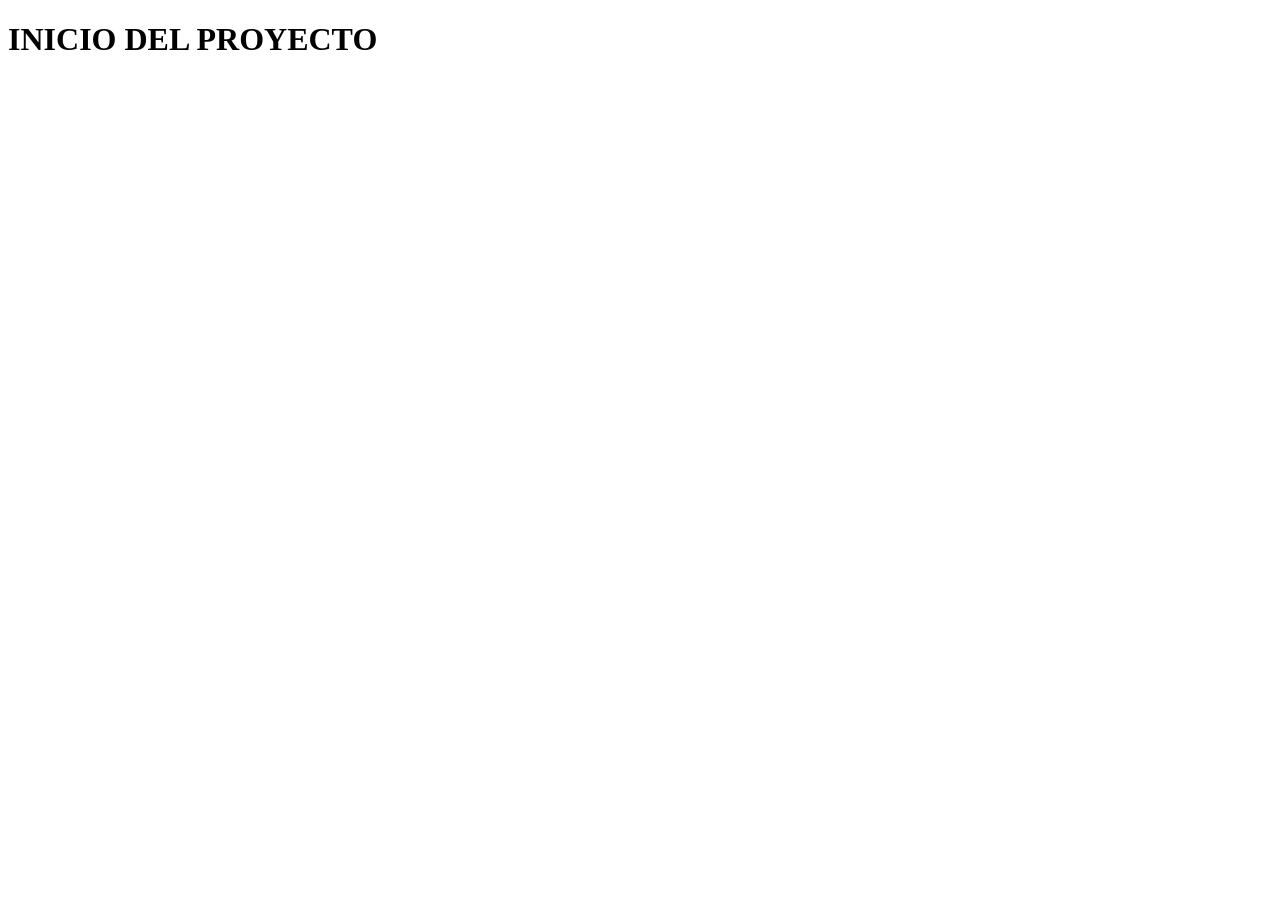
==== index.html @ a58d9c7d "chore: ⚙️ setup inicial del proyecto" ====
<!doctype html>
<html lang="en">
  <head>
    <meta charset="UTF-8" />
    <meta name="viewport" content="width=device-width, initial-scale=1.0" />
    <title>Document</title>
  </head>
  <body>
    <h1>INICIO DEL PROYECTO</h1>
  </body>
</html>
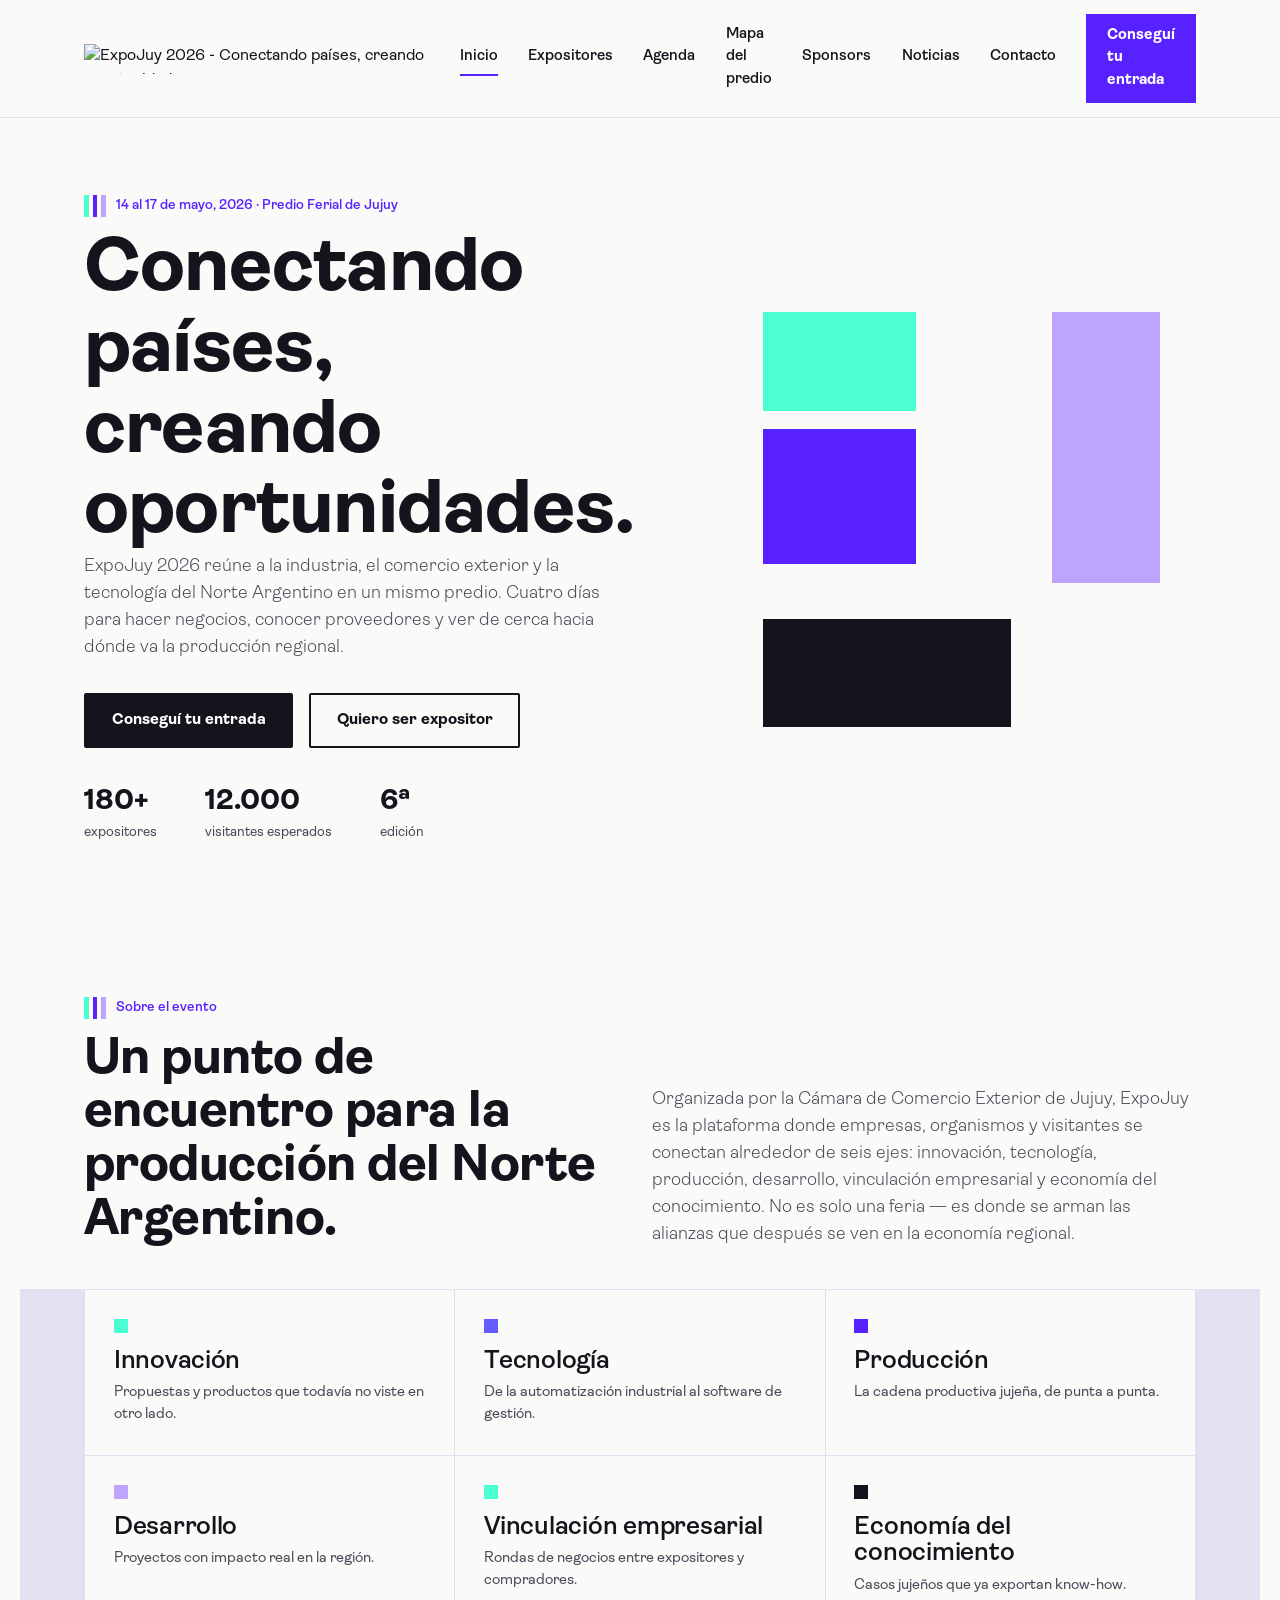
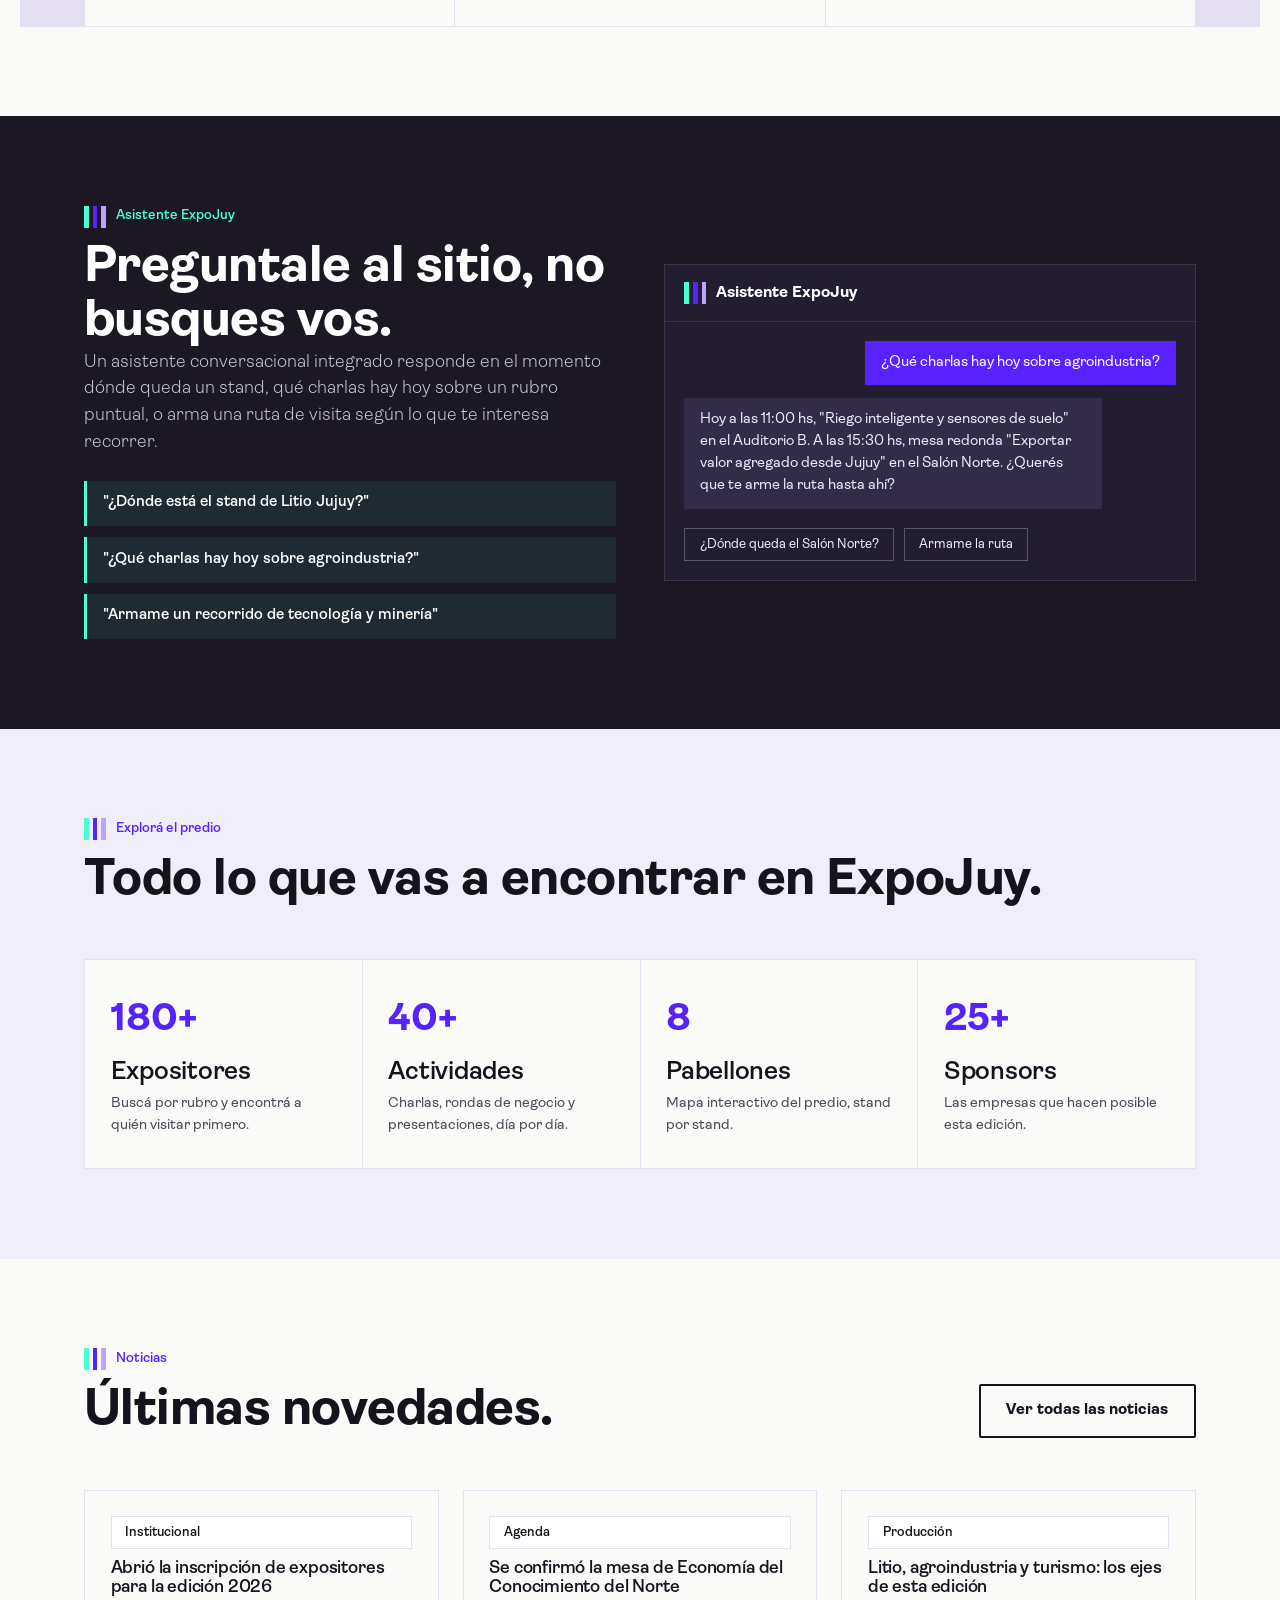
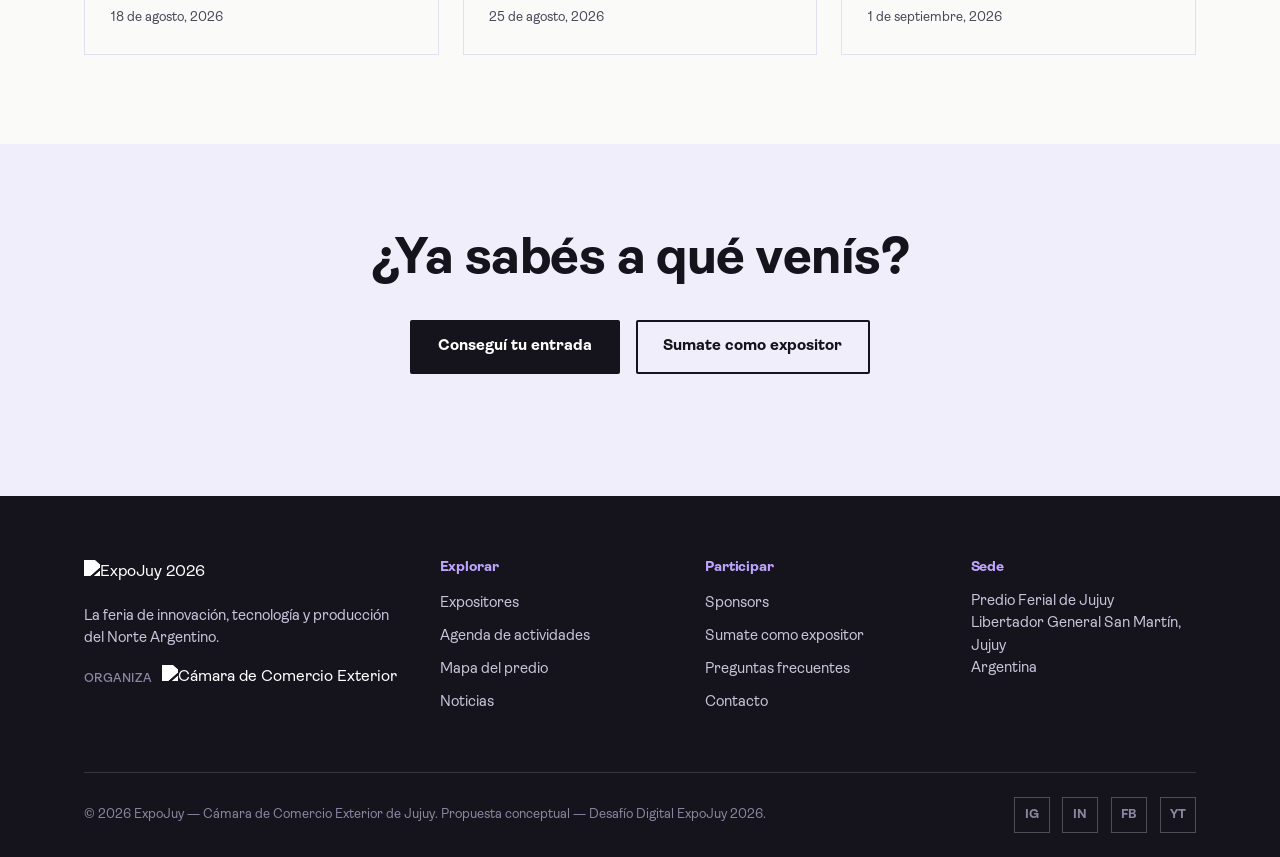
==== commit 078ddcbe: "feat: ✨ agrega estilos y interactividad" ====
--- a/index.html
+++ b/index.html
@@ -1,11 +1,356 @@
 <!doctype html>
-<html lang="en">
+<html lang="es">
   <head>
     <meta charset="UTF-8" />
     <meta name="viewport" content="width=device-width, initial-scale=1.0" />
-    <title>Document</title>
+    <title>Inicio · ExpoJuy 2026</title>
+    <meta
+      name="description"
+      content="ExpoJuy 2026 — Feria de innovación, tecnología y producción del Norte Argentino."
+    />
+    <link rel="icon" href="assets/img/logo-iso.png" type="image/png" />
+    <link rel="stylesheet" href="css/style.css" />
   </head>
   <body>
-    <h1>INICIO DEL PROYECTO</h1>
+    <a class="skip-link" href="#main">Saltar al contenido</a>
+    <header class="site-header">
+      <div class="header-row">
+        <a
+          class="logo-link"
+          href="index.html"
+          aria-label="ExpoJuy 2026 - Inicio"
+        >
+          <img
+            src="assets/img/logo-horizontal.png"
+            alt="ExpoJuy 2026 - Conectando países, creando oportunidades"
+          />
+        </a>
+        <nav class="main-nav" id="main-nav">
+          <a href="index.html" aria-current="page">Inicio</a
+          ><a href="expositores.html">Expositores</a
+          ><a href="agenda.html">Agenda</a
+          ><a href="mapa.html">Mapa del predio</a
+          ><a href="sponsors.html">Sponsors</a
+          ><a href="noticias.html">Noticias</a
+          ><a href="contacto.html">Contacto</a>
+          <a class="nav-cta" href="contacto.html#entradas"
+            >Conseguí tu entrada</a
+          >
+        </nav>
+        <button
+          class="nav-toggle"
+          id="nav-toggle"
+          aria-label="Abrir menú"
+          aria-expanded="false"
+          aria-controls="main-nav"
+        >
+          <span></span>
+        </button>
+      </div>
+    </header>
+    <main id="main">
+      <section class="hero">
+        <div class="container hero-grid">
+          <div class="hero-copy">
+            <div class="eyebrow">
+              <span class="blockmark"
+                ><span></span><span></span><span></span
+              ></span>
+              14 al 17 de mayo, 2026 · Predio Ferial de Jujuy
+            </div>
+            <h1>Conectando países,<br />creando oportunidades.</h1>
+            <p class="lede">
+              ExpoJuy 2026 reúne a la industria, el comercio exterior y la
+              tecnología del Norte Argentino en un mismo predio. Cuatro días
+              para hacer negocios, conocer proveedores y ver de cerca hacia
+              dónde va la producción regional.
+            </p>
+            <div class="hero-actions">
+              <a class="btn btn-primary" href="contacto.html#entradas"
+                >Conseguí tu entrada</a
+              >
+              <a class="btn btn-ghost" href="contacto.html#expositor"
+                >Quiero ser expositor</a
+              >
+            </div>
+            <div class="hero-stats">
+              <div><strong>180+</strong><span>expositores</span></div>
+              <div>
+                <strong>12.000</strong><span>visitantes esperados</span>
+              </div>
+              <div><strong>6ª</strong><span>edición</span></div>
+            </div>
+          </div>
+          <div class="hero-art" aria-hidden="true">
+            <div class="art-block b-mint"></div>
+            <div class="art-block b-violet"></div>
+            <div class="art-block b-lavender"></div>
+            <div class="art-block b-ink"></div>
+          </div>
+        </div>
+      </section>
+
+      <section class="section" id="sobre">
+        <div class="container about-grid">
+          <div>
+            <div class="eyebrow">
+              <span class="blockmark"
+                ><span></span><span></span><span></span
+              ></span>
+              Sobre el evento
+            </div>
+            <h2>
+              Un punto de encuentro para la producción del Norte Argentino.
+            </h2>
+          </div>
+          <p class="lede">
+            Organizada por la Cámara de Comercio Exterior de Jujuy, ExpoJuy es
+            la plataforma donde empresas, organismos y visitantes se conectan
+            alrededor de seis ejes: innovación, tecnología, producción,
+            desarrollo, vinculación empresarial y economía del conocimiento. No
+            es solo una feria — es donde se arman las alianzas que después se
+            ven en la economía regional.
+          </p>
+        </div>
+        <div class="container values-grid">
+          <div class="value-card">
+            <span class="v-dot" style="background: var(--mint)"></span>
+            <h3>Innovación</h3>
+            <p>Propuestas y productos que todavía no viste en otro lado.</p>
+          </div>
+          <div class="value-card">
+            <span class="v-dot" style="background: var(--blue)"></span>
+            <h3>Tecnología</h3>
+            <p>De la automatización industrial al software de gestión.</p>
+          </div>
+          <div class="value-card">
+            <span class="v-dot" style="background: var(--violet)"></span>
+            <h3>Producción</h3>
+            <p>La cadena productiva jujeña, de punta a punta.</p>
+          </div>
+          <div class="value-card">
+            <span class="v-dot" style="background: var(--lavender)"></span>
+            <h3>Desarrollo</h3>
+            <p>Proyectos con impacto real en la región.</p>
+          </div>
+          <div class="value-card">
+            <span class="v-dot" style="background: var(--mint)"></span>
+            <h3>Vinculación empresarial</h3>
+            <p>Rondas de negocios entre expositores y compradores.</p>
+          </div>
+          <div class="value-card">
+            <span class="v-dot" style="background: var(--ink)"></span>
+            <h3>Economía del conocimiento</h3>
+            <p>Casos jujeños que ya exportan know-how.</p>
+          </div>
+        </div>
+      </section>
+
+      <section class="section section-dark">
+        <div class="container assistant-grid">
+          <div>
+            <div class="eyebrow" style="color: var(--mint)">
+              <span class="blockmark"
+                ><span></span><span></span><span></span
+              ></span>
+              Asistente ExpoJuy
+            </div>
+            <h2>Preguntale al sitio, no busques vos.</h2>
+            <p class="lede" style="color: #c9c4da">
+              Un asistente conversacional integrado responde en el momento dónde
+              queda un stand, qué charlas hay hoy sobre un rubro puntual, o arma
+              una ruta de visita según lo que te interesa recorrer.
+            </p>
+            <ul class="assistant-list">
+              <li>"¿Dónde está el stand de Litio Jujuy?"</li>
+              <li>"¿Qué charlas hay hoy sobre agroindustria?"</li>
+              <li>"Armame un recorrido de tecnología y minería"</li>
+            </ul>
+          </div>
+          <div class="chat-mock" aria-hidden="true">
+            <div class="chat-head">
+              <span class="blockmark"
+                ><span></span><span></span><span></span
+              ></span>
+              Asistente ExpoJuy
+            </div>
+            <div class="chat-body" id="chatBody">
+              <div class="msg msg-user">
+                ¿Qué charlas hay hoy sobre agroindustria?
+              </div>
+              <div class="msg msg-bot">
+                Hoy a las 11:00 hs, "Riego inteligente y sensores de suelo" en
+                el Auditorio B. A las 15:30 hs, mesa redonda "Exportar valor
+                agregado desde Jujuy" en el Salón Norte. ¿Querés que te arme la
+                ruta hasta ahí?
+              </div>
+            </div>
+            <div class="chat-suggestions">
+              <button data-q="mapa">¿Dónde queda el Salón Norte?</button>
+              <button data-q="ruta">Armame la ruta</button>
+            </div>
+          </div>
+        </div>
+      </section>
+
+      <section class="section section-tint">
+        <div class="container">
+          <div class="section-head">
+            <div>
+              <div class="eyebrow">
+                <span class="blockmark"
+                  ><span></span><span></span><span></span
+                ></span>
+                Explorá el predio
+              </div>
+              <h2>Todo lo que vas a encontrar en ExpoJuy.</h2>
+            </div>
+          </div>
+          <div class="preview-grid">
+            <a class="preview-card" href="expositores.html">
+              <span class="preview-num">180+</span>
+              <h3>Expositores</h3>
+              <p>Buscá por rubro y encontrá a quién visitar primero.</p>
+            </a>
+            <a class="preview-card" href="agenda.html">
+              <span class="preview-num">40+</span>
+              <h3>Actividades</h3>
+              <p>Charlas, rondas de negocio y presentaciones, día por día.</p>
+            </a>
+            <a class="preview-card" href="mapa.html">
+              <span class="preview-num">8</span>
+              <h3>Pabellones</h3>
+              <p>Mapa interactivo del predio, stand por stand.</p>
+            </a>
+            <a class="preview-card" href="sponsors.html">
+              <span class="preview-num">25+</span>
+              <h3>Sponsors</h3>
+              <p>Las empresas que hacen posible esta edición.</p>
+            </a>
+          </div>
+        </div>
+      </section>
+
+      <section class="section">
+        <div class="container">
+          <div class="section-head">
+            <div>
+              <div class="eyebrow">
+                <span class="blockmark"
+                  ><span></span><span></span><span></span
+                ></span>
+                Noticias
+              </div>
+              <h2>Últimas novedades.</h2>
+            </div>
+            <a class="btn btn-ghost" href="noticias.html"
+              >Ver todas las noticias</a
+            >
+          </div>
+          <div class="news-grid">
+            <a class="news-card" href="noticias.html">
+              <span class="chip">Institucional</span>
+              <h3>Abrió la inscripción de expositores para la edición 2026</h3>
+              <span class="news-date">18 de agosto, 2026</span>
+            </a>
+            <a class="news-card" href="noticias.html">
+              <span class="chip">Agenda</span>
+              <h3>
+                Se confirmó la mesa de Economía del Conocimiento del Norte
+              </h3>
+              <span class="news-date">25 de agosto, 2026</span>
+            </a>
+            <a class="news-card" href="noticias.html">
+              <span class="chip">Producción</span>
+              <h3>Litio, agroindustria y turismo: los ejes de esta edición</h3>
+              <span class="news-date">1 de septiembre, 2026</span>
+            </a>
+          </div>
+        </div>
+      </section>
+
+      <section class="section section-tint cta-band">
+        <div class="container cta-band-inner">
+          <h2>¿Ya sabés a qué venís?</h2>
+          <div class="hero-actions">
+            <a class="btn btn-primary" href="contacto.html#entradas"
+              >Conseguí tu entrada</a
+            >
+            <a class="btn btn-ghost" href="contacto.html#expositor"
+              >Sumate como expositor</a
+            >
+          </div>
+        </div>
+      </section>
+    </main>
+    <footer class="site-footer">
+      <div class="container">
+        <div class="footer-grid">
+          <div>
+            <img
+              src="assets/img/logo-horizontal.png"
+              alt="ExpoJuy 2026"
+              style="
+                height: 30px;
+                filter: brightness(0) invert(1);
+                margin-bottom: 1rem;
+              "
+            />
+            <p>
+              La feria de innovación, tecnología y producción del Norte
+              Argentino.
+            </p>
+            <div class="organiza-row">
+              <span>Organiza</span>
+              <img
+                src="assets/img/logo-camcomext.png"
+                alt="Cámara de Comercio Exterior de Jujuy"
+                style="height: 28px; filter: brightness(0) invert(1)"
+              />
+            </div>
+          </div>
+          <div>
+            <h4>Explorar</h4>
+            <ul>
+              <li><a href="expositores.html">Expositores</a></li>
+              <li><a href="agenda.html">Agenda de actividades</a></li>
+              <li><a href="mapa.html">Mapa del predio</a></li>
+              <li><a href="noticias.html">Noticias</a></li>
+            </ul>
+          </div>
+          <div>
+            <h4>Participar</h4>
+            <ul>
+              <li><a href="sponsors.html">Sponsors</a></li>
+              <li>
+                <a href="contacto.html#expositor">Sumate como expositor</a>
+              </li>
+              <li><a href="contacto.html#faq">Preguntas frecuentes</a></li>
+              <li><a href="contacto.html">Contacto</a></li>
+            </ul>
+          </div>
+          <div>
+            <h4>Sede</h4>
+            <p>
+              Predio Ferial de Jujuy<br />Libertador General San Martín,
+              Jujuy<br />Argentina
+            </p>
+          </div>
+        </div>
+        <div class="footer-bottom">
+          <span
+            >© 2026 ExpoJuy — Cámara de Comercio Exterior de Jujuy. Propuesta
+            conceptual — Desafío Digital ExpoJuy 2026.</span
+          >
+          <div class="social-row">
+            <a href="#" aria-label="Instagram">IG</a>
+            <a href="#" aria-label="LinkedIn">IN</a>
+            <a href="#" aria-label="Facebook">FB</a>
+            <a href="#" aria-label="YouTube">YT</a>
+          </div>
+        </div>
+      </div>
+    </footer>
+    <script src="js/main.js"></script>
   </body>
 </html>
--- a/css/style.css
+++ b/css/style.css
@@ -0,0 +1,1166 @@
+@font-face {
+  font-family: "Ambit";
+  src: url("../assets/fonts/Ambit-Light.otf") format("opentype");
+  font-weight: 300;
+  font-display: swap;
+}
+@font-face {
+  font-family: "Ambit";
+  src: url("../assets/fonts/Ambit-Regular.otf") format("opentype");
+  font-weight: 400;
+  font-display: swap;
+}
+@font-face {
+  font-family: "Ambit";
+  src: url("../assets/fonts/Ambit-SemiBold.otf") format("opentype");
+  font-weight: 600;
+  font-display: swap;
+}
+@font-face {
+  font-family: "Ambit";
+  src: url("../assets/fonts/Ambit-Bold.otf") format("opentype");
+  font-weight: 700;
+  font-display: swap;
+}
+
+:root {
+  /* Paleta institucional extraída del isologotipo oficial */
+  --mint: #4bffd2;
+  --blue: #635cff;
+  --violet: #5821ff;
+  --lavender: #bfa4ff;
+  --camcomext-red: #c1001f;
+
+  --ink: #15131c;
+  --ink-soft: #4a4757;
+  --paper: #fafaf9;
+  --surface: #f1eefb;
+  --surface-dark: #1b1824;
+  --line: #e4e0f2;
+
+  --radius: 2px;
+  --gap: clamp(1rem, 2vw, 2rem);
+  --container: 1240px;
+  --edge: clamp(1.25rem, 5vw, 4rem);
+
+  --ease: cubic-bezier(0.16, 0.84, 0.44, 1);
+}
+
+* {
+  box-sizing: border-box;
+}
+html {
+  scroll-behavior: smooth;
+}
+body {
+  margin: 0;
+  font-family:
+    "Ambit",
+    -apple-system,
+    sans-serif;
+  color: var(--ink);
+  background: var(--paper);
+  font-weight: 400;
+  line-height: 1.5;
+  -webkit-font-smoothing: antialiased;
+}
+img {
+  max-width: 100%;
+  display: block;
+}
+a {
+  color: inherit;
+  text-decoration: none;
+}
+ul {
+  margin: 0;
+  padding: 0;
+  list-style: none;
+}
+button {
+  font-family: inherit;
+  cursor: pointer;
+}
+
+.container {
+  max-width: var(--container);
+  margin: 0 auto;
+  padding: 0 var(--edge);
+}
+
+h1,
+h2,
+h3,
+h4 {
+  font-weight: 700;
+  line-height: 1.05;
+  margin: 0;
+  letter-spacing: -0.01em;
+}
+h1 {
+  font-size: clamp(2.6rem, 6vw, 5.2rem);
+}
+h2 {
+  font-size: clamp(2rem, 4vw, 3.2rem);
+}
+h3 {
+  font-size: clamp(1.3rem, 2vw, 1.7rem);
+  font-weight: 600;
+}
+p {
+  margin: 0;
+  color: var(--ink-soft);
+}
+.lede {
+  font-size: clamp(1.05rem, 1.4vw, 1.3rem);
+  font-weight: 300;
+  color: var(--ink-soft);
+  max-width: 46ch;
+}
+
+.blockmark {
+  display: inline-flex;
+  gap: 4px;
+  width: 22px;
+  height: 22px;
+}
+.blockmark span {
+  flex: 1;
+}
+.blockmark span:nth-child(1) {
+  background: var(--mint);
+}
+.blockmark span:nth-child(2) {
+  background: var(--violet);
+}
+.blockmark span:nth-child(3) {
+  background: var(--lavender);
+}
+
+/* --- Header --- */
+.site-header {
+  position: sticky;
+  top: 0;
+  z-index: 100;
+  background: rgba(250, 250, 249, 0.9);
+  backdrop-filter: blur(10px);
+  border-bottom: 1px solid var(--line);
+}
+.header-row {
+  display: flex;
+  align-items: center;
+  justify-content: space-between;
+  padding: 0.9rem var(--edge);
+  max-width: var(--container);
+  margin: 0 auto;
+}
+.logo-link img {
+  height: 30px;
+  width: auto;
+  display: block;
+}
+.main-nav {
+  display: flex;
+  gap: 1.9rem;
+  align-items: center;
+}
+.main-nav a {
+  font-size: 0.94rem;
+  font-weight: 600;
+  color: var(--ink);
+  padding: 0.3rem 0;
+  border-bottom: 2px solid transparent;
+  transition: border-color 0.2s var(--ease);
+}
+.main-nav a:hover,
+.main-nav a[aria-current="page"] {
+  border-color: var(--violet);
+}
+.nav-cta {
+  background: var(--violet);
+  color: #fff !important;
+  padding: 0.65rem 1.3rem !important;
+  border: none !important;
+  font-weight: 700 !important;
+}
+.nav-cta:hover {
+  background: var(--ink);
+  border-color: transparent !important;
+}
+.nav-toggle {
+  display: none;
+}
+
+@media (max-width: 860px) {
+  .main-nav {
+    display: none;
+    position: fixed;
+    inset: 64px 0 0 0;
+    background: var(--paper);
+    flex-direction: column;
+    align-items: flex-start;
+    gap: 0;
+    padding: 1rem var(--edge);
+    overflow-y: auto;
+  }
+  .main-nav.open {
+    display: flex;
+  }
+  .main-nav a {
+    width: 100%;
+    padding: 0.9rem 0;
+    border-bottom: 1px solid var(--line);
+  }
+  .nav-toggle {
+    display: block;
+    background: none;
+    border: 2px solid var(--ink);
+    width: 40px;
+    height: 40px;
+    position: relative;
+  }
+  .nav-toggle span,
+  .nav-toggle::before,
+  .nav-toggle::after {
+    content: "";
+    position: absolute;
+    left: 9px;
+    right: 9px;
+    height: 2px;
+    background: var(--ink);
+  }
+  .nav-toggle::before {
+    top: 13px;
+  }
+  .nav-toggle span {
+    top: 19px;
+    position: absolute;
+  }
+  .nav-toggle::after {
+    top: 25px;
+  }
+}
+
+/* --- Botones --- */
+.btn {
+  display: inline-flex;
+  align-items: center;
+  gap: 0.5rem;
+  padding: 0.85rem 1.6rem;
+  font-weight: 700;
+  font-size: 0.98rem;
+  border: 2px solid var(--ink);
+  border-radius: var(--radius);
+  transition:
+    transform 0.18s var(--ease),
+    background 0.18s var(--ease),
+    color 0.18s var(--ease);
+}
+.btn-primary {
+  background: var(--ink);
+  color: #fff;
+}
+.btn-primary:hover {
+  background: var(--violet);
+  border-color: var(--violet);
+  transform: translateY(-2px);
+}
+.btn-ghost {
+  background: transparent;
+  color: var(--ink);
+}
+.btn-ghost:hover {
+  background: var(--ink);
+  color: #fff;
+  transform: translateY(-2px);
+}
+
+/* --- Secciones / util --- */
+.section {
+  padding: clamp(3rem, 7vw, 6.5rem) 0;
+}
+.section-dark {
+  background: var(--surface-dark);
+  color: #fff;
+}
+.section-dark p {
+  color: #c9c4da;
+}
+.section-tint {
+  background: var(--surface);
+}
+.eyebrow {
+  display: flex;
+  align-items: center;
+  gap: 0.6rem;
+  font-weight: 600;
+  font-size: 0.85rem;
+  color: var(--violet);
+  margin-bottom: 0.9rem;
+}
+.section-head {
+  display: flex;
+  justify-content: space-between;
+  align-items: flex-end;
+  gap: 2rem;
+  margin-bottom: clamp(2rem, 4vw, 3.2rem);
+  flex-wrap: wrap;
+}
+
+/* --- Footer --- */
+.site-footer {
+  background: var(--ink);
+  color: #fff;
+  padding: 4rem 0 1.5rem;
+}
+.footer-grid {
+  display: grid;
+  grid-template-columns: 1.4fr repeat(3, 1fr);
+  gap: 2.5rem;
+  padding-bottom: 3rem;
+  border-bottom: 1px solid rgba(255, 255, 255, 0.14);
+}
+.footer-grid h4 {
+  font-size: 0.9rem;
+  color: var(--lavender);
+  margin-bottom: 1rem;
+  font-weight: 700;
+}
+.footer-grid a,
+.footer-grid p {
+  color: #c9c4da;
+  font-size: 0.93rem;
+}
+.footer-grid ul li {
+  margin-bottom: 0.55rem;
+}
+.footer-grid ul a:hover {
+  color: var(--mint);
+}
+.footer-bottom {
+  display: flex;
+  justify-content: space-between;
+  align-items: center;
+  padding-top: 1.5rem;
+  font-size: 0.82rem;
+  color: #8b85a0;
+  flex-wrap: wrap;
+  gap: 1rem;
+}
+.social-row {
+  display: flex;
+  gap: 0.8rem;
+}
+.social-row a {
+  width: 36px;
+  height: 36px;
+  border: 1px solid rgba(255, 255, 255, 0.25);
+  display: flex;
+  align-items: center;
+  justify-content: center;
+  font-size: 0.8rem;
+  font-weight: 700;
+  transition: all 0.2s var(--ease);
+}
+.social-row a:hover {
+  background: var(--mint);
+  color: var(--ink);
+  border-color: var(--mint);
+}
+.organiza-row {
+  display: flex;
+  align-items: center;
+  gap: 0.6rem;
+  margin-top: 0.9rem;
+}
+.organiza-row span {
+  font-size: 0.78rem;
+  color: #8b85a0;
+  text-transform: uppercase;
+  letter-spacing: 0.04em;
+}
+
+@media (max-width: 780px) {
+  .footer-grid {
+    grid-template-columns: 1fr 1fr;
+  }
+}
+
+/* --- Tags/chips --- */
+.chip {
+  display: inline-block;
+  padding: 0.35rem 0.85rem;
+  font-size: 0.82rem;
+  font-weight: 600;
+  border: 1px solid var(--line);
+  background: #fff;
+}
+.chip.is-active {
+  background: var(--ink);
+  color: #fff;
+  border-color: var(--ink);
+}
+
+/* --- Skip link accesibilidad --- */
+.skip-link {
+  position: absolute;
+  left: -999px;
+  top: 0;
+  background: var(--violet);
+  color: #fff;
+  padding: 1rem;
+  z-index: 200;
+}
+.skip-link:focus {
+  left: 0;
+}
+
+:focus-visible {
+  outline: 3px solid var(--violet);
+  outline-offset: 2px;
+}
+
+/* BUG: [hidden] perdía contra reglas de display más específicas
+   (.expo-modal, etc.) y quedaba visible tapando la página. */
+[hidden] {
+  display: none !important;
+}
+
+.organiza-row {
+  display: flex;
+  align-items: center;
+  gap: 0.6rem;
+  margin-top: 0.9rem;
+}
+.organiza-row span {
+  font-size: 0.78rem;
+  color: #8b85a0;
+  font-weight: 600;
+}
+
+@media (prefers-reduced-motion: reduce) {
+  *,
+  *::before,
+  *::after {
+    animation-duration: 0.01ms !important;
+    transition-duration: 0.01ms !important;
+  }
+}
+
+/* ============================================================
+   Componentes por página
+   ============================================================ */
+
+/* --- Hero --- */
+.hero {
+  padding: clamp(2.5rem, 6vw, 5rem) 0 clamp(2rem, 5vw, 4rem);
+}
+.hero-grid {
+  display: grid;
+  grid-template-columns: 1.15fr 0.85fr;
+  gap: clamp(2rem, 4vw, 4rem);
+  align-items: center;
+}
+.hero-actions {
+  display: flex;
+  gap: 1rem;
+  margin: 2rem 0;
+  flex-wrap: wrap;
+}
+.hero-stats {
+  display: flex;
+  gap: clamp(1.5rem, 4vw, 3rem);
+  margin-top: 1rem;
+  flex-wrap: wrap;
+}
+.hero-stats div {
+  display: flex;
+  flex-direction: column;
+}
+.hero-stats strong {
+  font-size: 1.8rem;
+  font-weight: 700;
+}
+.hero-stats span {
+  font-size: 0.85rem;
+  color: var(--ink-soft);
+}
+.hero-art {
+  position: relative;
+  aspect-ratio: 1/1;
+}
+.art-block {
+  position: absolute;
+}
+.b-mint {
+  background: var(--mint);
+  width: 34%;
+  height: 22%;
+  top: 4%;
+  left: 4%;
+}
+.b-violet {
+  background: var(--violet);
+  width: 34%;
+  height: 30%;
+  top: 30%;
+  left: 4%;
+}
+.b-lavender {
+  background: var(--lavender);
+  width: 24%;
+  height: 60%;
+  top: 4%;
+  right: 8%;
+}
+.b-ink {
+  background: var(--ink);
+  width: 55%;
+  height: 24%;
+  bottom: 4%;
+  left: 4%;
+}
+@media (max-width: 900px) {
+  .hero-grid {
+    grid-template-columns: 1fr;
+  }
+  .hero-art {
+    display: none;
+  }
+}
+
+/* --- Sobre / valores --- */
+/* Mobile-first: una columna por defecto, se abre a 2/3 recién con lugar real */
+.about-grid {
+  display: grid;
+  grid-template-columns: 1fr;
+  gap: 1.5rem;
+  margin-bottom: 2.5rem;
+}
+.values-grid {
+  display: grid;
+  grid-template-columns: 1fr;
+  gap: 1px;
+  background: var(--line);
+  border: 1px solid var(--line);
+}
+.value-card {
+  background: var(--paper);
+  padding: 1.8rem;
+}
+.v-dot {
+  display: block;
+  width: 14px;
+  height: 14px;
+  margin-bottom: 1rem;
+}
+.value-card h3 {
+  margin-bottom: 0.4rem;
+}
+.value-card p {
+  font-size: 0.92rem;
+}
+@media (min-width: 640px) {
+  .values-grid {
+    grid-template-columns: 1fr 1fr;
+  }
+}
+@media (min-width: 700px) {
+  .about-grid {
+    grid-template-columns: 1fr 1fr;
+    align-items: end;
+  }
+}
+@media (min-width: 900px) {
+  .values-grid {
+    grid-template-columns: repeat(3, 1fr);
+  }
+}
+
+/* --- Asistente / chat mock --- */
+.assistant-grid {
+  display: grid;
+  grid-template-columns: 1fr 1fr;
+  gap: 3rem;
+  align-items: center;
+}
+.assistant-list {
+  margin-top: 1.5rem;
+  display: flex;
+  flex-direction: column;
+  gap: 0.7rem;
+}
+.assistant-list li {
+  font-weight: 600;
+  padding: 0.7rem 1rem;
+  border-left: 3px solid var(--mint);
+  background: rgba(75, 255, 210, 0.08);
+  font-size: 0.95rem;
+}
+.chat-mock {
+  background: #221e30;
+  border: 1px solid rgba(255, 255, 255, 0.1);
+}
+.chat-head {
+  padding: 1rem 1.2rem;
+  border-bottom: 1px solid rgba(255, 255, 255, 0.1);
+  font-weight: 700;
+  display: flex;
+  gap: 0.6rem;
+  align-items: center;
+}
+.chat-body {
+  padding: 1.2rem;
+  display: flex;
+  flex-direction: column;
+  gap: 0.8rem;
+  min-height: 160px;
+}
+.msg {
+  padding: 0.7rem 1rem;
+  font-size: 0.92rem;
+  max-width: 85%;
+}
+.msg-user {
+  align-self: flex-end;
+  background: var(--violet);
+  color: #fff;
+}
+.msg-bot {
+  align-self: flex-start;
+  background: #322c46;
+  color: #edeafb;
+}
+.chat-suggestions {
+  display: flex;
+  gap: 0.6rem;
+  padding: 0 1.2rem 1.2rem;
+  flex-wrap: wrap;
+}
+.chat-suggestions button {
+  background: transparent;
+  border: 1px solid rgba(255, 255, 255, 0.25);
+  color: #edeafb;
+  padding: 0.5rem 0.9rem;
+  font-size: 0.82rem;
+  font-family: inherit;
+}
+.chat-suggestions button:hover {
+  border-color: var(--mint);
+  color: var(--mint);
+}
+@media (max-width: 900px) {
+  .assistant-grid {
+    grid-template-columns: 1fr;
+  }
+}
+
+/* --- Preview grid --- */
+.preview-grid {
+  display: grid;
+  grid-template-columns: repeat(4, 1fr);
+  gap: 1px;
+  background: var(--line);
+  border: 1px solid var(--line);
+}
+.preview-card {
+  background: var(--paper);
+  padding: 2rem 1.6rem;
+  transition: background 0.2s var(--ease);
+}
+.preview-card:hover {
+  background: var(--ink);
+  color: #fff;
+}
+.preview-card:hover p {
+  color: #c9c4da;
+}
+.preview-num {
+  font-size: 2.4rem;
+  font-weight: 700;
+  color: var(--violet);
+}
+.preview-card h3 {
+  margin: 0.6rem 0 0.4rem;
+}
+.preview-card p {
+  font-size: 0.9rem;
+}
+@media (max-width: 900px) {
+  .preview-grid {
+    grid-template-columns: 1fr 1fr;
+  }
+}
+@media (max-width: 560px) {
+  .preview-grid {
+    grid-template-columns: 1fr;
+  }
+}
+
+/* --- News --- */
+.news-grid {
+  display: grid;
+  grid-template-columns: repeat(3, 1fr);
+  gap: 1.5rem;
+}
+.news-grid-full {
+  grid-template-columns: repeat(3, 1fr);
+}
+.news-card {
+  display: flex;
+  flex-direction: column;
+  gap: 0.7rem;
+  padding: 1.6rem;
+  border: 1px solid var(--line);
+  background: var(--paper);
+}
+.news-card:hover {
+  border-color: var(--violet);
+}
+.news-card h3 {
+  font-size: 1.1rem;
+}
+.news-date {
+  font-size: 0.82rem;
+  color: var(--ink-soft);
+  margin-top: auto;
+}
+@media (max-width: 900px) {
+  .news-grid,
+  .news-grid-full {
+    grid-template-columns: 1fr 1fr;
+  }
+}
+@media (max-width: 600px) {
+  .news-grid,
+  .news-grid-full {
+    grid-template-columns: 1fr;
+  }
+}
+
+/* --- CTA band --- */
+.cta-band-inner {
+  text-align: center;
+}
+.cta-band-inner .hero-actions {
+  justify-content: center;
+}
+.cta-band h2 {
+  margin-bottom: 0.5rem;
+}
+
+/* --- Page head (páginas internas) --- */
+.page-head {
+  padding: 3rem 0 1rem;
+}
+.page-head h1 {
+  margin: 0.6rem 0 1rem;
+  font-size: clamp(2.2rem, 4.5vw, 3.4rem);
+}
+
+/* --- Expositores --- */
+.filter-bar {
+  display: flex;
+  flex-direction: column;
+  gap: 1rem;
+  margin-bottom: 2.5rem;
+}
+.search-input {
+  padding: 0.9rem 1.1rem;
+  border: 2px solid var(--ink);
+  font-size: 1rem;
+  font-family: inherit;
+  max-width: 420px;
+  width: 100%;
+}
+.chip-row {
+  display: flex;
+  gap: 0.6rem;
+  flex-wrap: wrap;
+}
+.chip-row .chip {
+  background: var(--paper);
+  border: 1px solid var(--line);
+}
+.chip-row .chip:hover {
+  border-color: var(--violet);
+}
+/* BUG: esta regla tenía la misma especificidad que .chip.is-active y,
+   por venir después en la hoja de estilos, le ganaba: el chip activo
+   se quedaba con fondo claro y texto blanco (invisible). */
+.chip-row .chip.is-active {
+  background: var(--ink);
+  color: #fff;
+  border-color: var(--ink);
+}
+.expo-grid {
+  display: grid;
+  grid-template-columns: repeat(3, 1fr);
+  gap: 1.2rem;
+}
+.expo-card {
+  border: 1px solid var(--line);
+  padding: 1.5rem;
+  background: var(--paper);
+  text-align: left;
+  font-family: inherit;
+}
+.expo-card:hover {
+  border-color: var(--violet);
+  transform: translateY(-2px);
+}
+.expo-card .chip {
+  margin-bottom: 0.8rem;
+  font-size: 0.75rem;
+}
+.expo-card h3 {
+  font-size: 1.05rem;
+  margin-bottom: 0.4rem;
+}
+.expo-card p {
+  font-size: 0.87rem;
+}
+.expo-card .stand-tag {
+  display: block;
+  margin-top: 0.9rem;
+  font-size: 0.8rem;
+  font-weight: 700;
+  color: var(--violet);
+}
+.empty-state {
+  padding: 3rem 0;
+  text-align: center;
+  color: var(--ink-soft);
+}
+@media (max-width: 900px) {
+  .expo-grid {
+    grid-template-columns: 1fr 1fr;
+  }
+}
+@media (max-width: 600px) {
+  .expo-grid {
+    grid-template-columns: 1fr;
+  }
+}
+
+.expo-modal {
+  position: fixed;
+  inset: 0;
+  background: rgba(21, 19, 28, 0.6);
+  display: flex;
+  align-items: center;
+  justify-content: center;
+  z-index: 300;
+  padding: 1.5rem;
+}
+.expo-modal-card {
+  background: var(--paper);
+  max-width: 480px;
+  width: 100%;
+  padding: 2rem;
+  position: relative;
+}
+.expo-modal-close {
+  position: absolute;
+  top: 1rem;
+  right: 1rem;
+  background: none;
+  border: none;
+  font-size: 1.6rem;
+  line-height: 1;
+}
+
+/* --- Agenda --- */
+.day-tabs {
+  display: flex;
+  gap: 0.5rem;
+  flex-wrap: wrap;
+  border-bottom: 2px solid var(--line);
+}
+.day-tab {
+  background: none;
+  border: none;
+  padding: 0.9rem 0.3rem;
+  margin-right: 1.5rem;
+  font-family: inherit;
+  font-weight: 700;
+  color: var(--ink-soft);
+  border-bottom: 3px solid transparent;
+  margin-bottom: -2px;
+}
+.day-tab.is-active {
+  color: var(--ink);
+  border-color: var(--violet);
+}
+.agenda-list {
+  display: flex;
+  flex-direction: column;
+  margin-top: 1.5rem;
+}
+.agenda-item {
+  display: grid;
+  grid-template-columns: 100px 1fr auto;
+  gap: 1.2rem;
+  align-items: center;
+  padding: 1.2rem 0;
+  border-bottom: 1px solid var(--line);
+}
+.agenda-time {
+  font-weight: 700;
+}
+.agenda-item h3 {
+  font-size: 1rem;
+  margin-bottom: 0.3rem;
+}
+.agenda-item p {
+  font-size: 0.86rem;
+}
+.agenda-item > .chip {
+  justify-self: start;
+}
+/* BUG: los items de grid se estiran a lo ancho por defecto; el chip
+   de track quedaba como una caja gigante en vez de una píldora. */
+@media (max-width: 700px) {
+  .agenda-item {
+    grid-template-columns: 1fr;
+    gap: 0.5rem;
+  }
+  .agenda-item > .chip {
+    justify-self: start;
+  }
+}
+
+/* --- Mapa --- */
+.map-layout {
+  display: grid;
+  grid-template-columns: 1fr 300px;
+  gap: 2rem;
+  align-items: start;
+}
+.map-wrap {
+  border: 1px solid var(--line);
+  background: #fff;
+  overflow: hidden;
+}
+#floorMap {
+  width: 100%;
+  height: auto;
+  display: block;
+}
+.map-label {
+  font-family: "Ambit";
+  font-size: 12px;
+  font-weight: 700;
+  fill: var(--ink-soft);
+}
+.stand {
+  fill: var(--lavender);
+  stroke: var(--paper);
+  stroke-width: 3;
+  cursor: pointer;
+  transition: fill 0.15s var(--ease);
+}
+.stand:hover,
+.stand.is-active {
+  fill: var(--violet);
+}
+.stand-auditorio {
+  fill: #d8cff7;
+}
+.stand-auditorio:hover,
+.stand-auditorio.is-active {
+  fill: var(--blue);
+}
+.stand-sponsor {
+  fill: #e9e5f9;
+}
+.map-panel {
+  border: 1px solid var(--line);
+  padding: 1.5rem;
+  min-height: 220px;
+  position: sticky;
+  top: 90px;
+}
+.map-panel-hint {
+  color: var(--ink-soft);
+  font-size: 0.9rem;
+}
+.map-panel h3 {
+  margin-bottom: 0.5rem;
+}
+.map-panel .stand-code {
+  display: inline-block;
+  font-size: 0.78rem;
+  font-weight: 700;
+  color: var(--violet);
+  margin-bottom: 0.6rem;
+}
+@media (max-width: 900px) {
+  .map-layout {
+    grid-template-columns: 1fr;
+  }
+  .map-panel {
+    position: static;
+  }
+}
+
+/* --- Sponsors --- */
+.sponsor-tier {
+  margin-bottom: 3rem;
+}
+.tier-title {
+  margin-bottom: 1.2rem;
+  padding-bottom: 0.6rem;
+  border-bottom: 2px solid var(--line);
+}
+.tier-platino {
+  color: var(--violet);
+}
+.tier-oro {
+  color: var(--blue);
+}
+.tier-plata {
+  color: var(--ink-soft);
+}
+.sponsor-grid {
+  display: grid;
+  grid-template-columns: repeat(4, 1fr);
+  gap: 1rem;
+}
+.sponsor-grid-lg {
+  grid-template-columns: repeat(2, 1fr);
+}
+.sponsor-grid-sm {
+  grid-template-columns: repeat(6, 1fr);
+}
+.sponsor-logo {
+  border: 1px solid var(--line);
+  padding: 2rem 1rem;
+  display: flex;
+  align-items: center;
+  justify-content: center;
+  text-align: center;
+  font-weight: 700;
+  color: var(--ink-soft);
+  font-size: 0.85rem;
+  background: var(--paper);
+}
+.sponsor-grid-lg .sponsor-logo {
+  padding: 3rem 1.5rem;
+  font-size: 1rem;
+  color: var(--ink);
+}
+@media (max-width: 900px) {
+  .sponsor-grid,
+  .sponsor-grid-sm {
+    grid-template-columns: repeat(3, 1fr);
+  }
+  .sponsor-grid-lg {
+    grid-template-columns: 1fr;
+  }
+}
+@media (max-width: 560px) {
+  .sponsor-grid,
+  .sponsor-grid-sm {
+    grid-template-columns: repeat(2, 1fr);
+  }
+}
+
+/* --- Contacto --- */
+.contact-grid {
+  display: grid;
+  grid-template-columns: 1.3fr 1fr;
+  gap: 3rem;
+}
+.contact-form {
+  display: flex;
+  flex-direction: column;
+  gap: 1.1rem;
+}
+.contact-form label {
+  display: flex;
+  flex-direction: column;
+  gap: 0.4rem;
+  font-weight: 600;
+  font-size: 0.92rem;
+}
+.contact-form input,
+.contact-form select,
+.contact-form textarea {
+  border: 2px solid var(--line);
+  padding: 0.75rem 0.9rem;
+  font-family: inherit;
+  font-size: 0.95rem;
+}
+.contact-form input:focus,
+.contact-form select:focus,
+.contact-form textarea:focus {
+  border-color: var(--violet);
+}
+.contact-form button {
+  align-self: flex-start;
+  margin-top: 0.5rem;
+}
+.form-note {
+  font-size: 0.85rem;
+  color: var(--violet);
+  font-weight: 600;
+}
+.contact-info {
+  display: flex;
+  flex-direction: column;
+  gap: 1.8rem;
+}
+.info-block h4 {
+  margin-bottom: 0.4rem;
+}
+.info-block p {
+  font-size: 0.9rem;
+}
+@media (max-width: 800px) {
+  .contact-grid {
+    grid-template-columns: 1fr;
+  }
+}
+
+/* --- FAQ --- */
+.faq-list {
+  max-width: 760px;
+  margin-top: 2rem;
+}
+.faq-item {
+  border-bottom: 1px solid var(--line);
+}
+.faq-q {
+  width: 100%;
+  text-align: left;
+  background: none;
+  border: none;
+  padding: 1.2rem 0;
+  font-family: inherit;
+  font-weight: 700;
+  font-size: 1rem;
+  display: flex;
+  justify-content: space-between;
+  align-items: center;
+  color: var(--ink);
+}
+.faq-q::after {
+  content: "+";
+  font-size: 1.4rem;
+  color: var(--violet);
+  font-weight: 400;
+}
+.faq-q[aria-expanded="true"]::after {
+  content: "–";
+}
+.faq-a {
+  max-height: 0;
+  overflow: hidden;
+  transition: max-height 0.25s var(--ease);
+}
+.faq-a p {
+  padding-bottom: 1.2rem;
+  font-size: 0.93rem;
+  max-width: 60ch;
+}
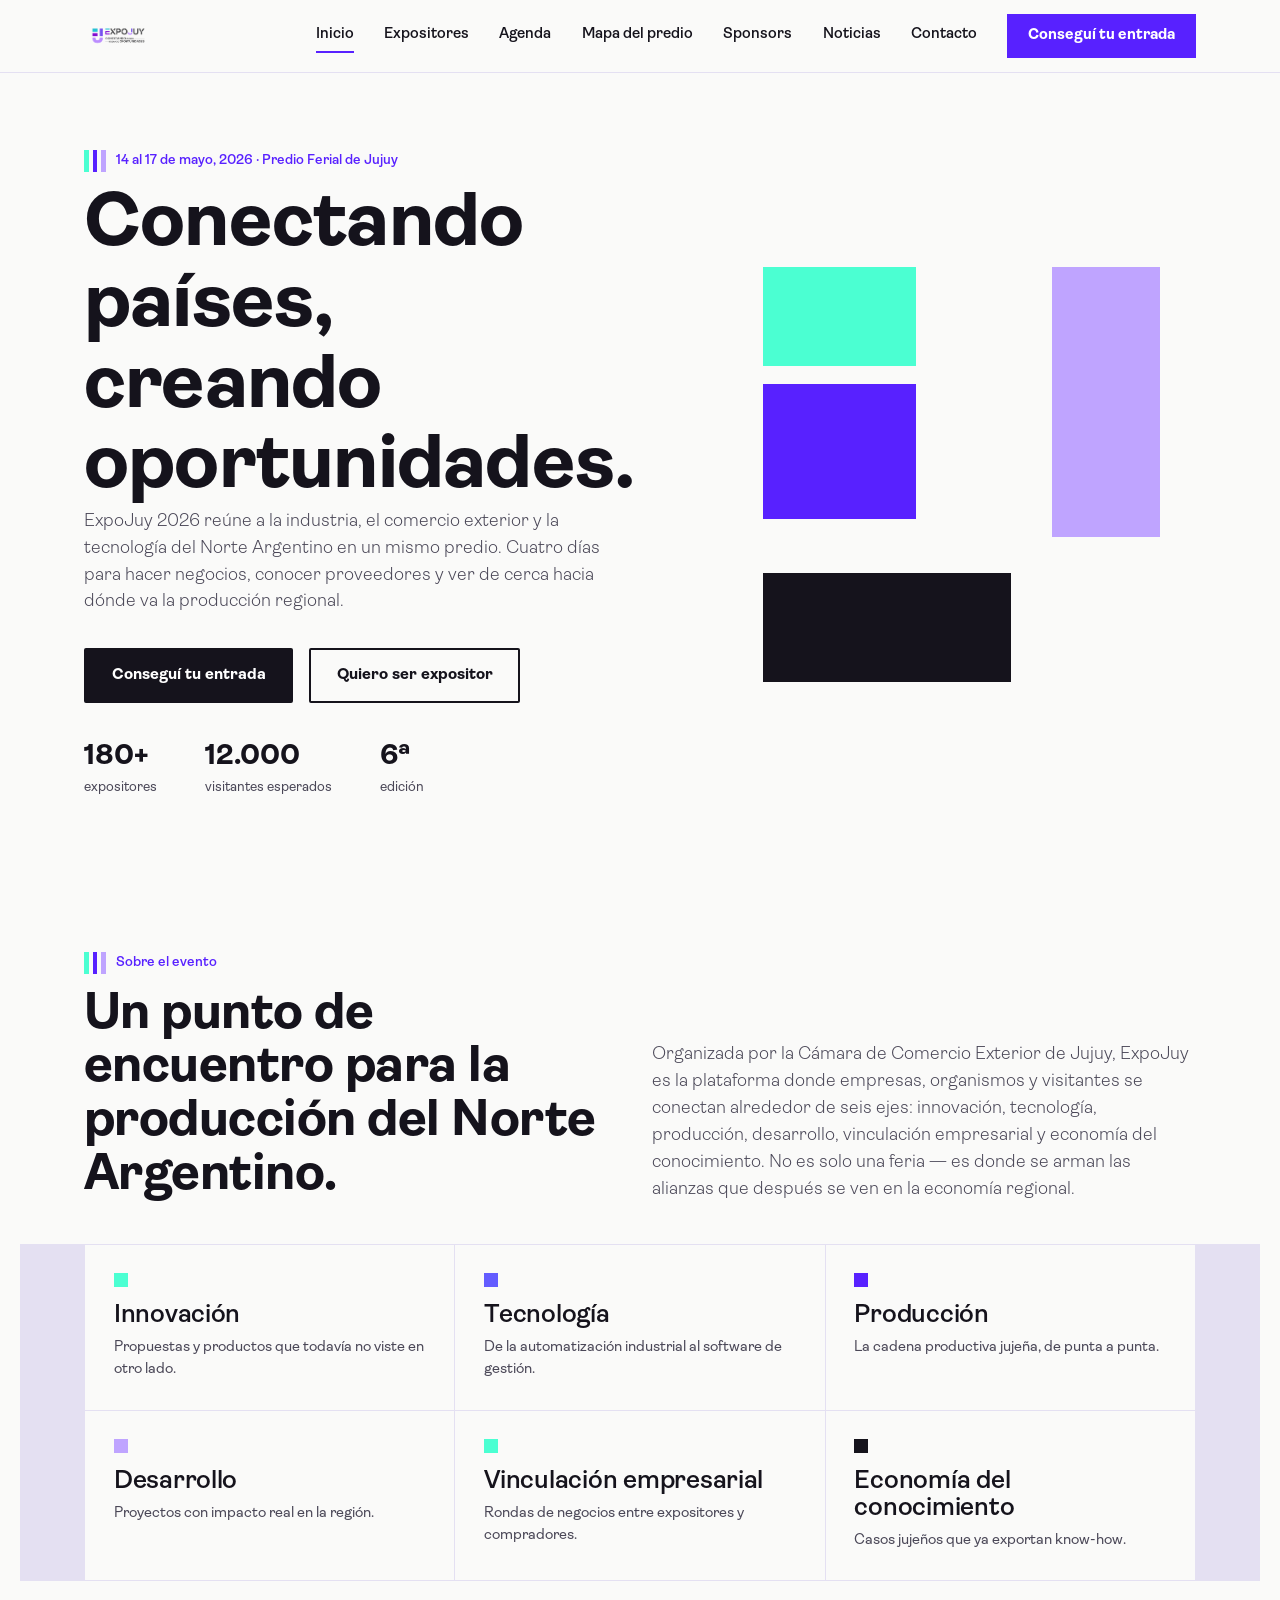
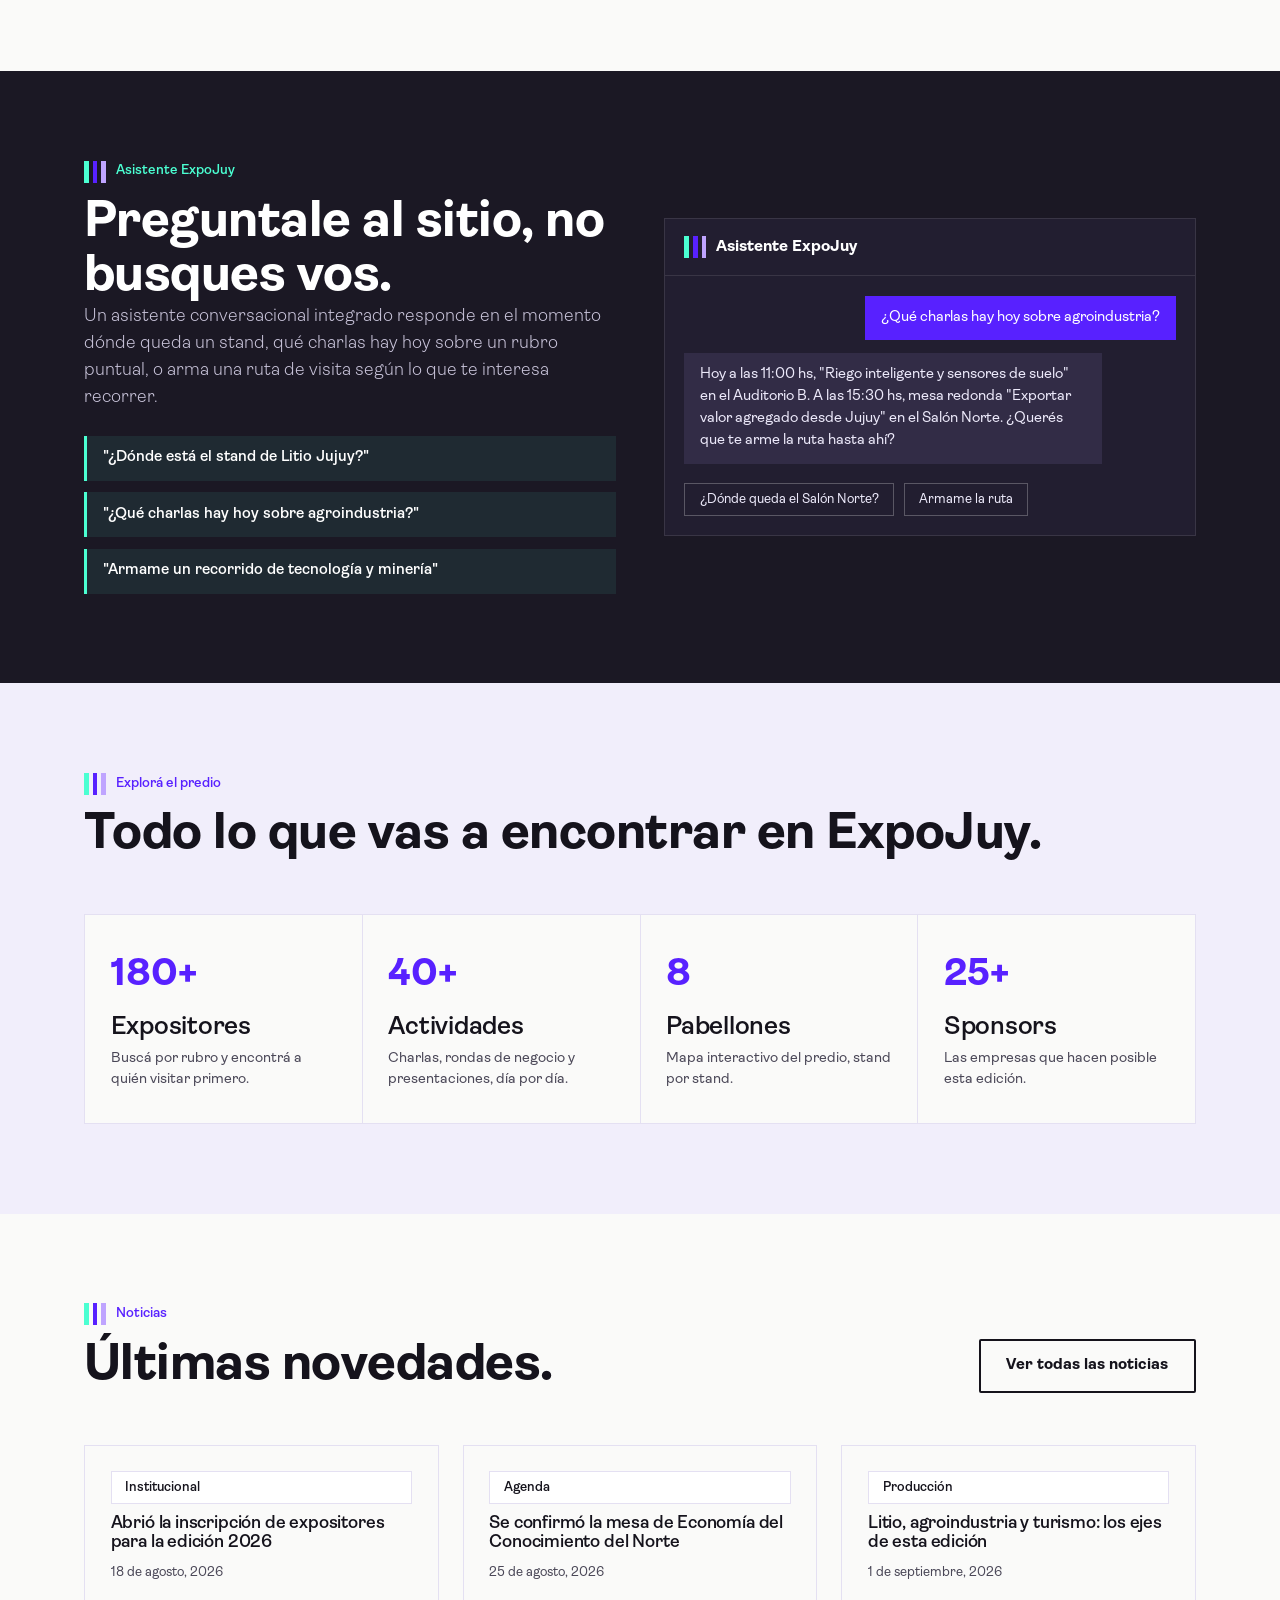
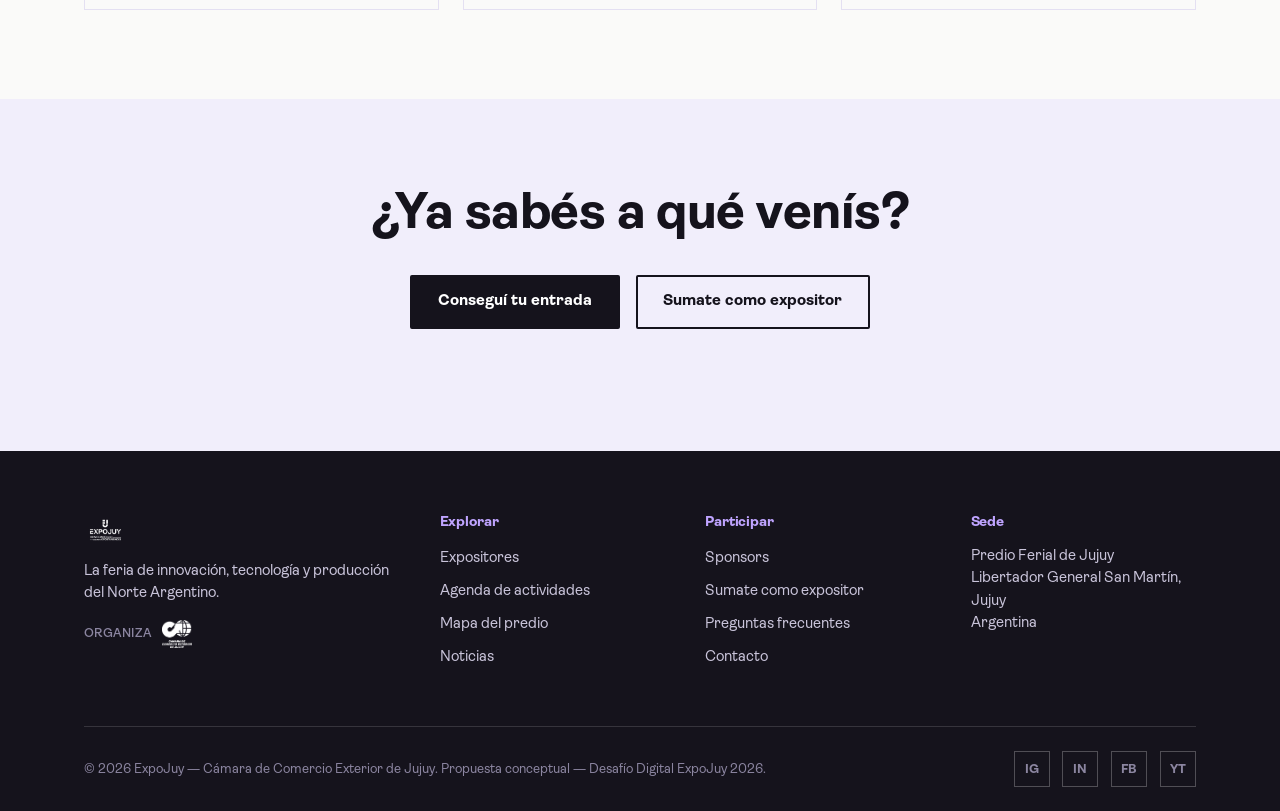
==== commit b1ec94dd: "feat: ✨ agrega mas paginas HTML" ====
--- a/index.html
+++ b/index.html
@@ -8,7 +8,11 @@
       name="description"
       content="ExpoJuy 2026 — Feria de innovación, tecnología y producción del Norte Argentino."
     />
-    <link rel="icon" href="assets/img/logo-iso.png" type="image/png" />
+    <link
+      rel="icon"
+      href="assets/img/expojuy26_isologotipo.png"
+      type="image/png"
+    />
     <link rel="stylesheet" href="css/style.css" />
   </head>
   <body>
@@ -21,7 +25,7 @@
           aria-label="ExpoJuy 2026 - Inicio"
         >
           <img
-            src="assets/img/logo-horizontal.png"
+            src="assets/img/expojuy26_horizontal.png"
             alt="ExpoJuy 2026 - Conectando países, creando oportunidades"
           />
         </a>
@@ -167,7 +171,7 @@
               <li>"Armame un recorrido de tecnología y minería"</li>
             </ul>
           </div>
-          <div class="chat-mock" aria-hidden="true">
+          <div class="chat-mock">
             <div class="chat-head">
               <span class="blockmark"
                 ><span></span><span></span><span></span
@@ -288,7 +292,7 @@
         <div class="footer-grid">
           <div>
             <img
-              src="assets/img/logo-horizontal.png"
+              src="assets/img/expojuy26.png"
               alt="ExpoJuy 2026"
               style="
                 height: 30px;
@@ -303,7 +307,7 @@
             <div class="organiza-row">
               <span>Organiza</span>
               <img
-                src="assets/img/logo-camcomext.png"
+                src="assets/img/logo_camcomext.png"
                 alt="Cámara de Comercio Exterior de Jujuy"
                 style="height: 28px; filter: brightness(0) invert(1)"
               />
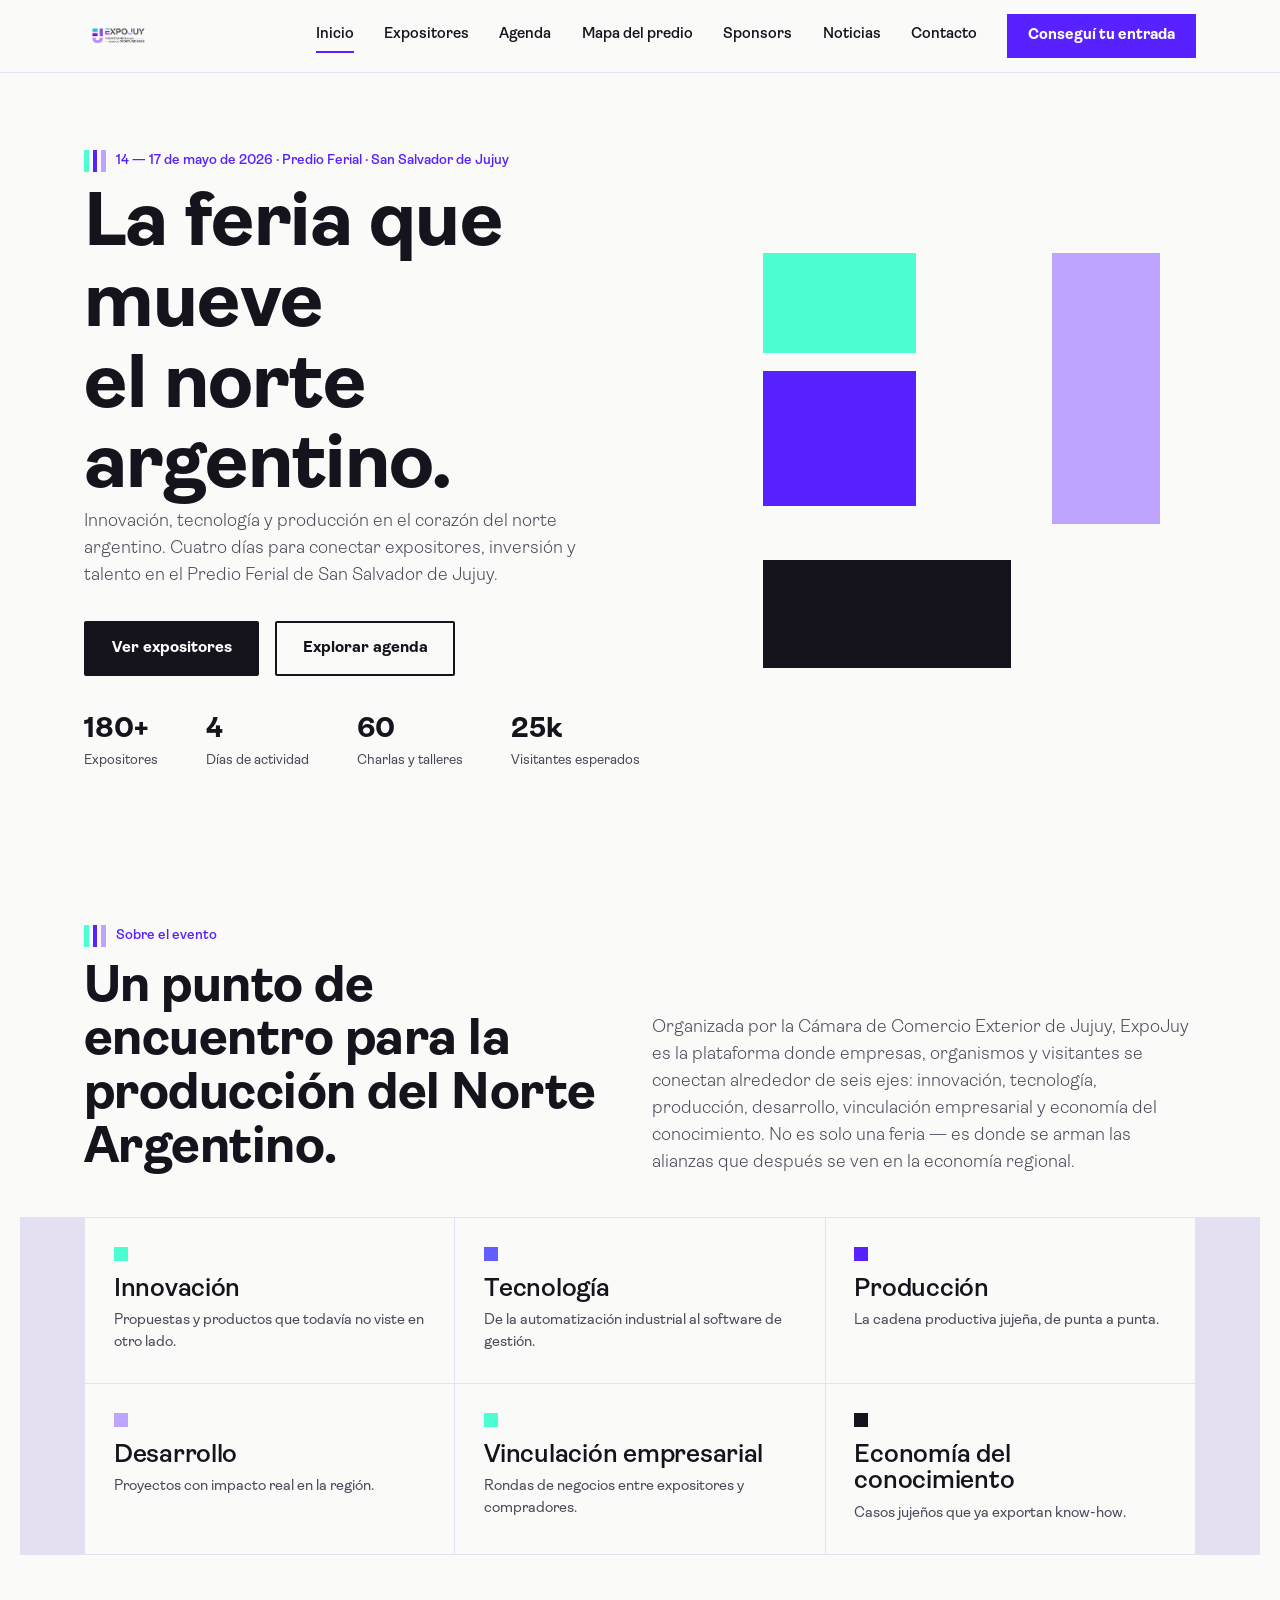
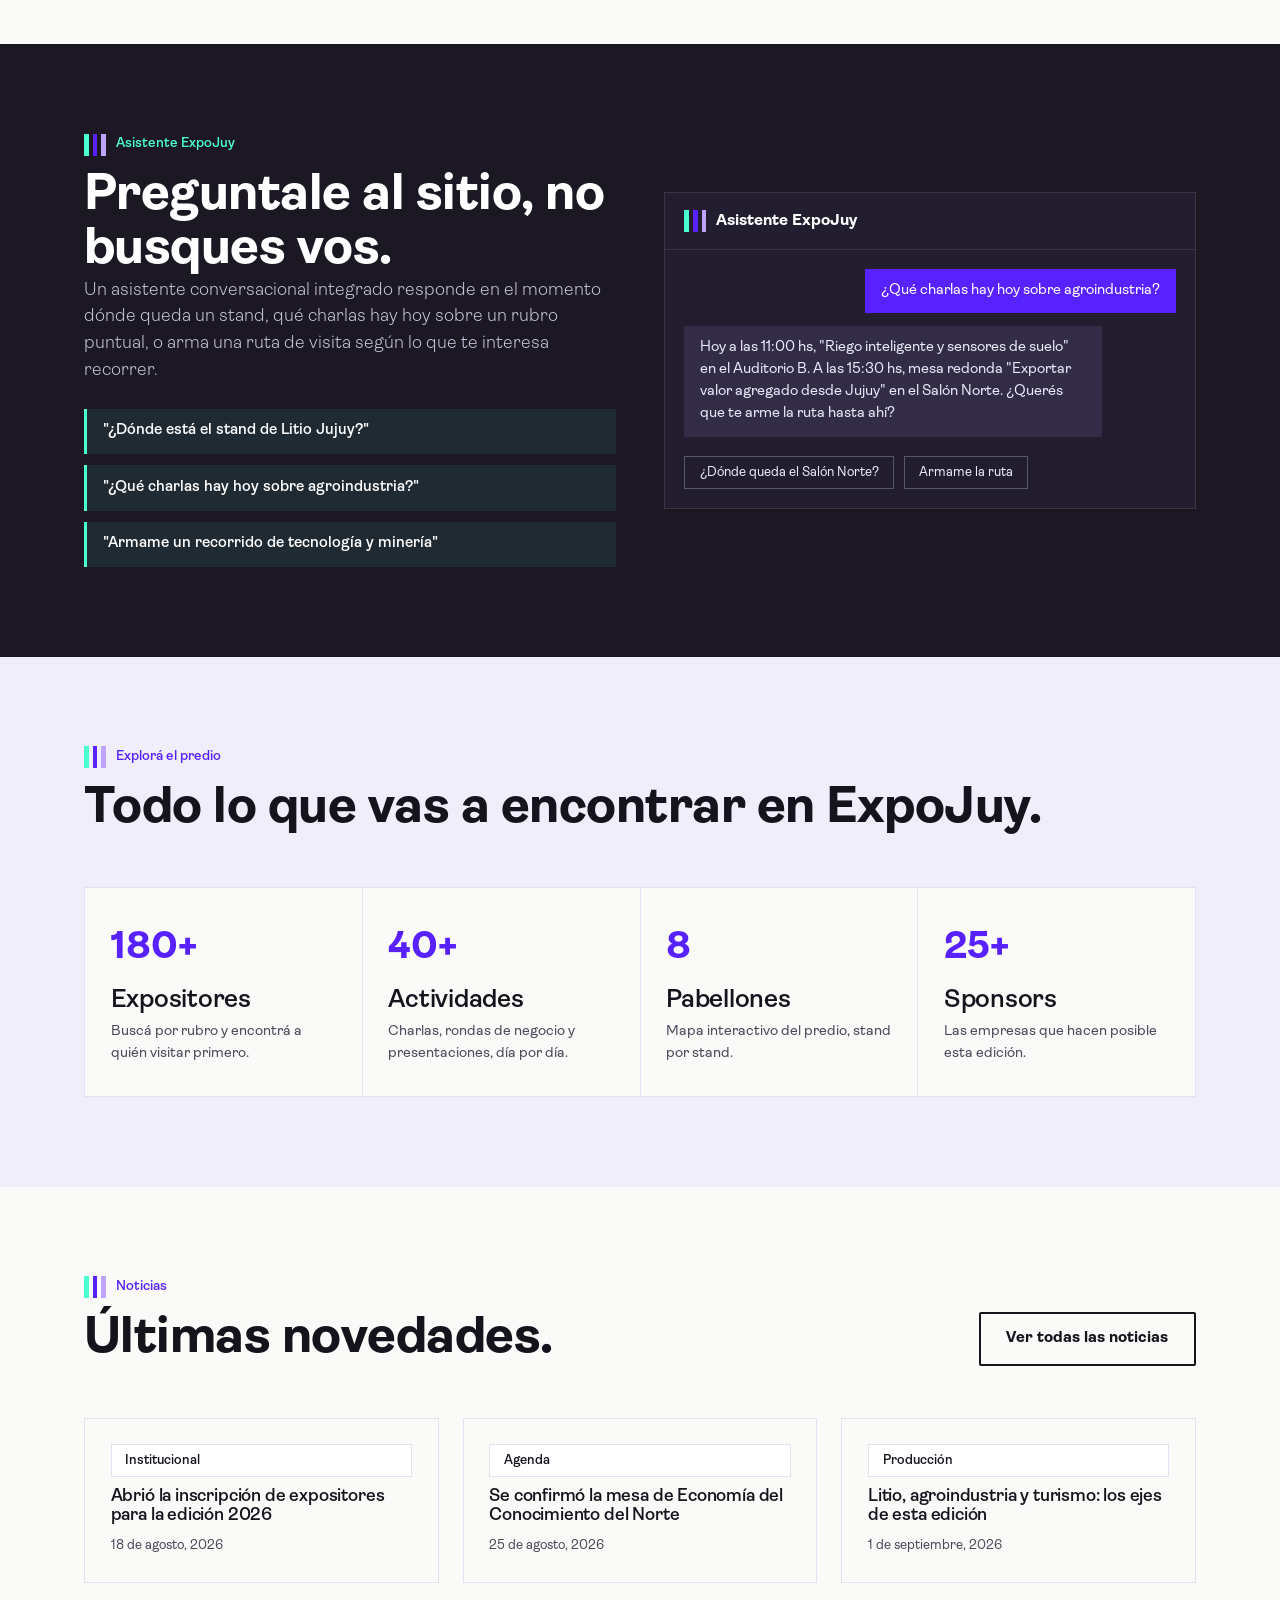
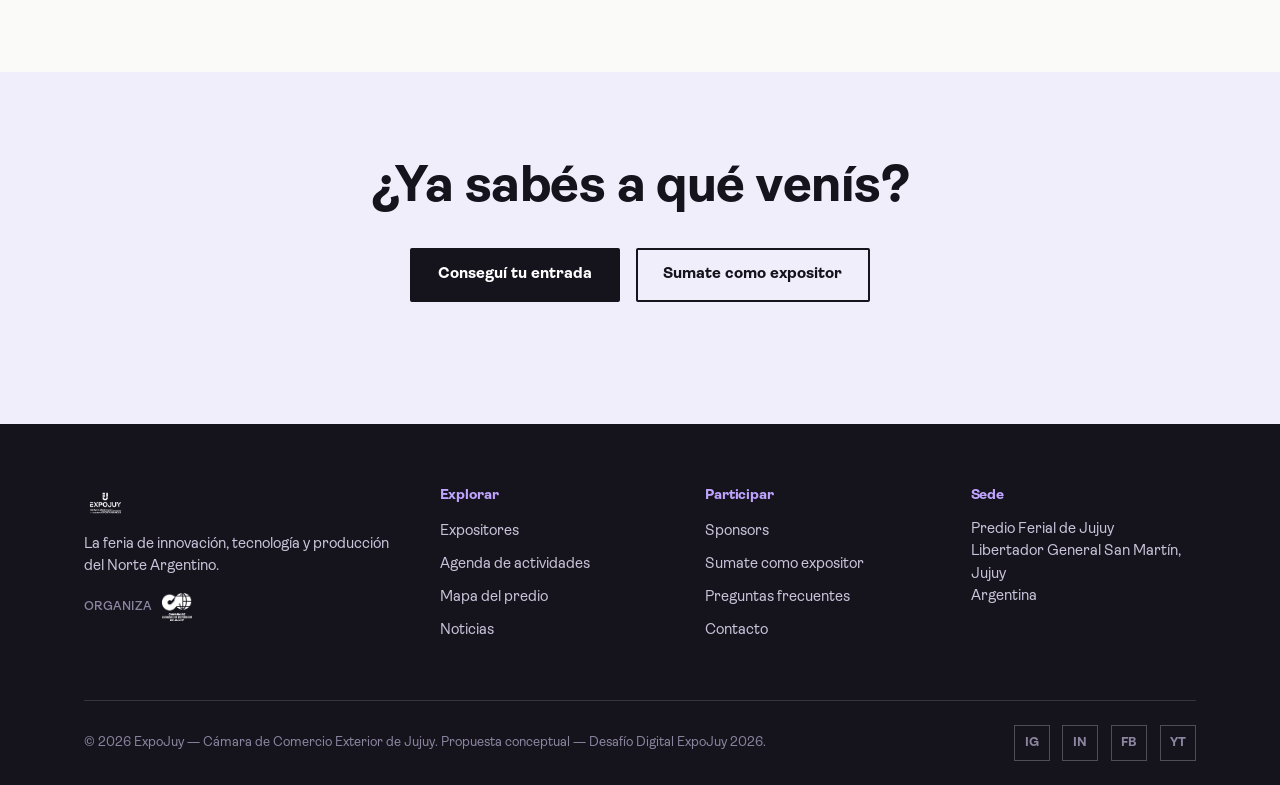
==== commit fc01e666: "agrego propuesta final" ====
--- a/index.html
+++ b/index.html
@@ -60,29 +60,25 @@
               <span class="blockmark"
                 ><span></span><span></span><span></span
               ></span>
-              14 al 17 de mayo, 2026 · Predio Ferial de Jujuy
-            </div>
-            <h1>Conectando países,<br />creando oportunidades.</h1>
+              14 — 17 de mayo de 2026 · Predio Ferial · San Salvador de Jujuy
+            </div>
+            <h1>La feria que mueve<br />el norte argentino.</h1>
             <p class="lede">
-              ExpoJuy 2026 reúne a la industria, el comercio exterior y la
-              tecnología del Norte Argentino en un mismo predio. Cuatro días
-              para hacer negocios, conocer proveedores y ver de cerca hacia
-              dónde va la producción regional.
+              Innovación, tecnología y producción en el corazón del norte argentino. Cuatro días para conectar expositores, inversión y talento en el Predio Ferial de San Salvador de Jujuy.
             </p>
             <div class="hero-actions">
-              <a class="btn btn-primary" href="contacto.html#entradas"
-                >Conseguí tu entrada</a
+              <a class="btn btn-primary" href="expositores.html"
+                >Ver expositores</a
               >
-              <a class="btn btn-ghost" href="contacto.html#expositor"
-                >Quiero ser expositor</a
+              <a class="btn btn-ghost" href="agenda.html"
+                >Explorar agenda</a
               >
             </div>
             <div class="hero-stats">
-              <div><strong>180+</strong><span>expositores</span></div>
-              <div>
-                <strong>12.000</strong><span>visitantes esperados</span>
-              </div>
-              <div><strong>6ª</strong><span>edición</span></div>
+              <div><strong>180+</strong><span>Expositores</span></div>
+              <div><strong>4</strong><span>Días de actividad</span></div>
+              <div><strong>60</strong><span>Charlas y talleres</span></div>
+              <div><strong>25k</strong><span>Visitantes esperados</span></div>
             </div>
           </div>
           <div class="hero-art" aria-hidden="true">
